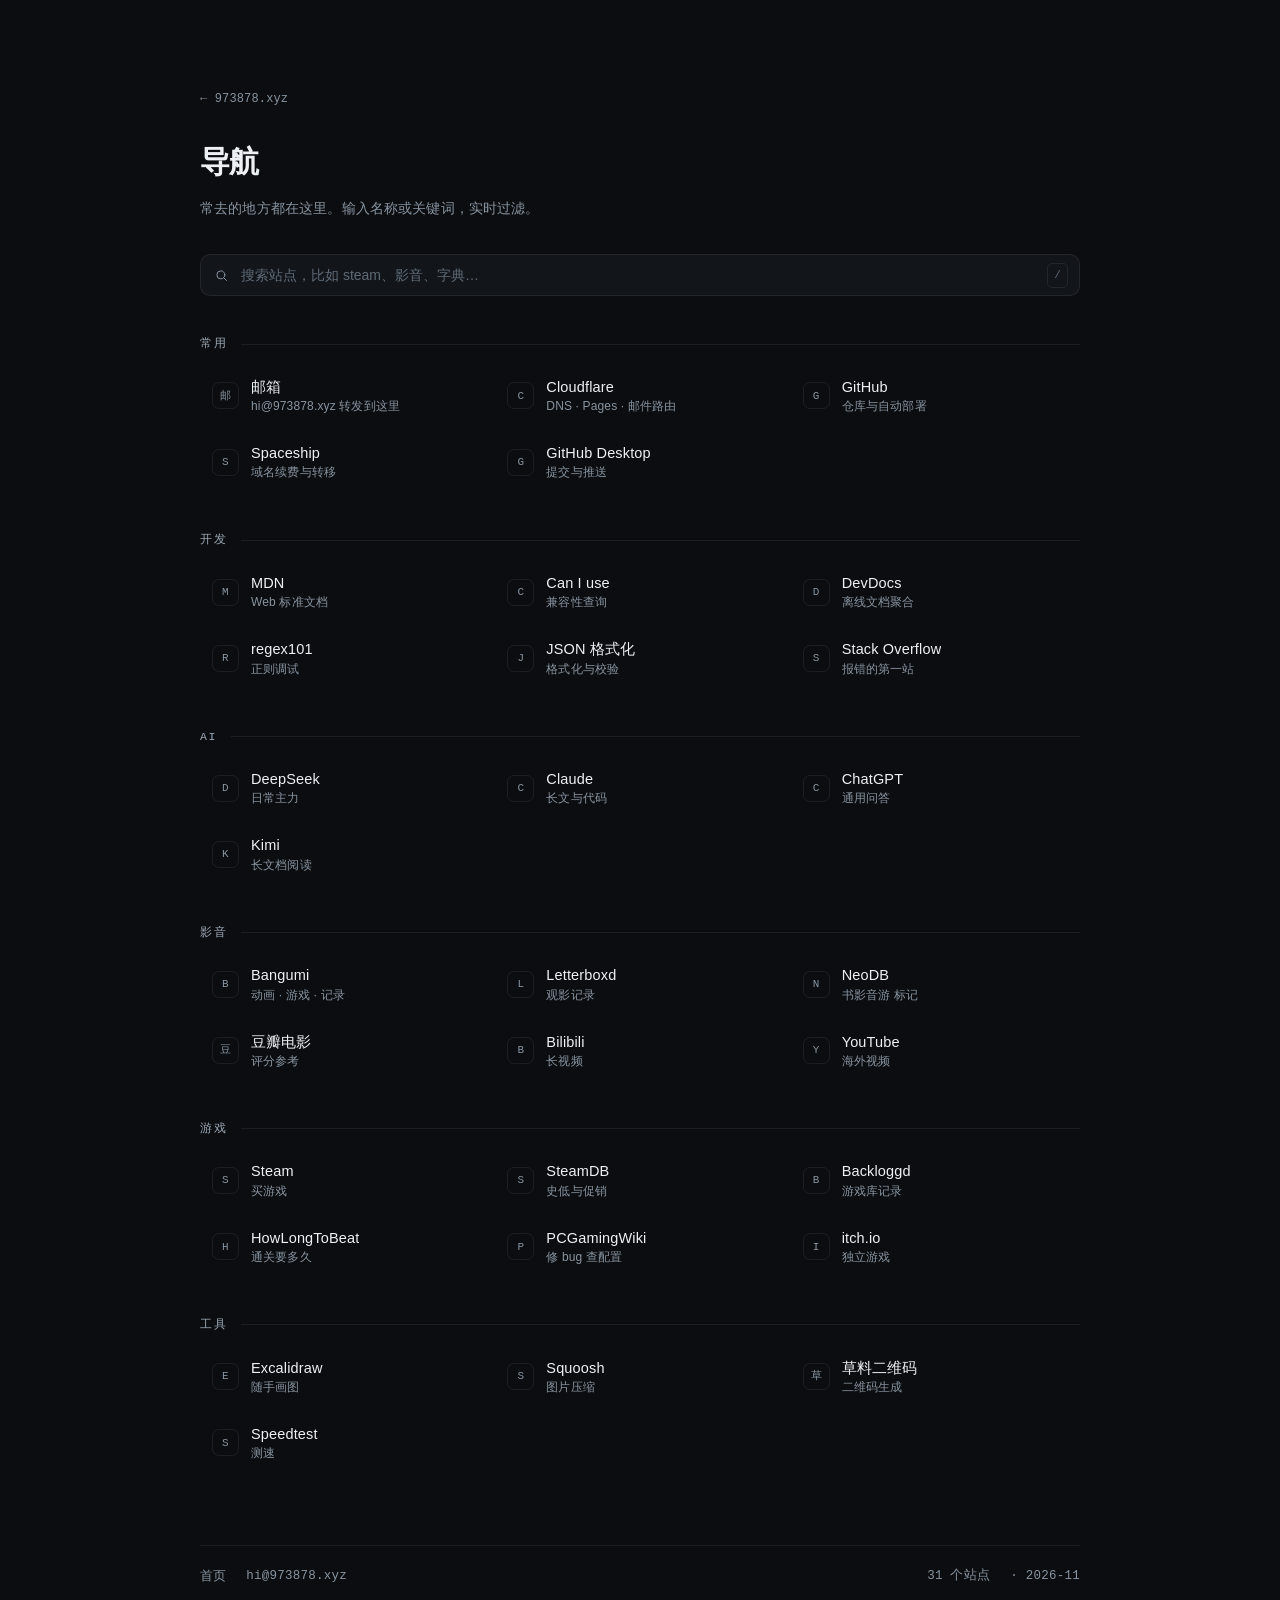
==== nav/index.html @ 48657ab5 "重构：设计系统化，首页改为三入口，新增导航站与记录页占位" ====
<!doctype html>
<html lang="zh-CN">
<head>
<meta charset="utf-8" />
<meta name="viewport" content="width=device-width, initial-scale=1" />
<title>导航 — 973878.xyz</title>
<meta name="description" content="常用站点的固定入口。" />
<meta name="theme-color" content="#0B0D10" />
<link rel="icon" href="../favicon.svg" type="image/svg+xml" />
<link rel="stylesheet" href="../assets/style.css" />
</head>
<body>
<main class="wrap page">

  <a class="back" href="../">← 973878.xyz</a>
  <h1 class="page-title">导航</h1>
  <p class="page-sub">常去的地方都在这里。输入名称或关键词，实时过滤。</p>

  <div class="search">
    <svg viewBox="0 0 24 24" aria-hidden="true"><circle cx="11" cy="11" r="6.4"/><path d="m16 16 4 4"/></svg>
    <label class="sr-only" for="q">搜索站点</label>
    <input id="q" type="search" placeholder="搜索站点，比如 steam、影音、字典…" autocomplete="off" spellcheck="false" />
    <span class="hint">/</span>
  </div>

  <div id="groups"></div>

  <div class="empty" id="empty" hidden>
    <strong>没有匹配的站点</strong>
    <p>换个关键词试试，或者到 <span class="mono">data/nav.js</span> 里加一条。</p>
  </div>

  <footer class="foot">
    <a href="../">首页</a>
    <a href="mailto:hi@973878.xyz" class="mono">hi@973878.xyz</a>
    <span class="spacer"></span>
    <span class="mono" id="count"></span>
    <span class="mono" id="updated"></span>
  </footer>

</main>

<script src="../data/nav.js"></script>
<script>
(function () {
  const NAV = window.NAV;
  const host = document.getElementById('groups');
  const empty = document.getElementById('empty');
  const input = document.getElementById('q');
  const countEl = document.getElementById('count');

  if (!NAV || !Array.isArray(NAV.groups)) {
    host.innerHTML = '<div class="empty"><strong>数据未加载</strong><p>检查 data/nav.js 是否存在，或刷新页面。</p></div>';
    return;
  }

  const total = NAV.groups.reduce((n, g) => n + g.items.length, 0);
  countEl.textContent = total + ' 个站点';

  const updatedEl = document.getElementById('updated');
  if (NAV.updated) updatedEl.textContent = '· ' + NAV.updated;

  // 首字作为标识；中文取第一个字，英文取大写首字母
  function badge(name) {
    const ch = Array.from(name.trim())[0] || '·';
    return /[a-z]/i.test(ch) ? ch.toUpperCase() : ch;
  }

  function render(keyword) {
    const kw = keyword.trim().toLowerCase();
    let shown = 0;
    host.innerHTML = '';

    NAV.groups.forEach(function (group) {
      const hits = kw
        ? group.items.filter(function (it) {
            return (it.name + ' ' + it.desc + ' ' + it.url).toLowerCase().includes(kw);
          })
        : group.items;

      if (!hits.length) return;
      shown += hits.length;

      const sec = document.createElement('section');
      sec.className = 'group';

      const title = document.createElement('h2');
      title.className = 'group-title';
      title.textContent = group.title;
      sec.appendChild(title);

      const list = document.createElement('div');
      list.className = 'items';

      hits.forEach(function (it) {
        const a = document.createElement('a');
        a.className = 'item';
        a.href = it.url;
        a.target = '_blank';
        a.rel = 'noopener noreferrer';
        a.innerHTML =
          '<span class="badge" aria-hidden="true"></span>' +
          '<span class="txt"><strong></strong><small></small></span>';
        a.querySelector('.badge').textContent = badge(it.name);
        a.querySelector('strong').textContent = it.name;
        a.querySelector('small').textContent = it.desc;
        list.appendChild(a);
      });

      sec.appendChild(list);
      host.appendChild(sec);
    });

    empty.hidden = shown !== 0;
    countEl.textContent = kw ? shown + ' / ' + total + ' 个站点' : total + ' 个站点';
  }

  input.addEventListener('input', function () { render(input.value); });

  // 按 / 聚焦搜索，Esc 清空并失焦
  document.addEventListener('keydown', function (e) {
    if (e.key === '/' && document.activeElement !== input) {
      e.preventDefault();
      input.focus();
    } else if (e.key === 'Escape' && document.activeElement === input) {
      input.value = '';
      render('');
      input.blur();
    }
  });

  render('');
})();
</script>
</body>
</html>
---- assets/style.css ----
/* ============================================================
   973878.xyz — 设计系统
   原则：两级灰、一条描边、一个强调色；不用阴影堆层次。
   ============================================================ */

:root{
  --bg:#0B0D10;
  --card:#12161B;
  --card-hi:#161C23;
  --line:rgba(255,255,255,.07);
  --line-hi:rgba(255,255,255,.13);
  --fg:#EDF1F5;
  --dim:#8894A1;
  --accent:#E8B45C;
  --r:12px;
  --ease:cubic-bezier(.2,.6,.3,1);
  --mono:ui-monospace,SFMono-Regular,"SF Mono",Menlo,Consolas,"Courier New",monospace;
  --sans:-apple-system,BlinkMacSystemFont,"Segoe UI","PingFang SC","Hiragino Sans GB","Microsoft YaHei",sans-serif;
  --wrap:880px;
}

*,*::before,*::after{box-sizing:border-box}

html{-webkit-text-size-adjust:100%;scroll-behavior:smooth}

body{
  margin:0;
  min-height:100vh;
  background:var(--bg);
  color:var(--fg);
  font-family:var(--sans);
  font-size:15px;
  line-height:1.7;
  letter-spacing:.01em;
  -webkit-font-smoothing:antialiased;
  text-rendering:optimizeLegibility;
}

a{color:inherit;text-decoration:none}
img{max-width:100%;display:block}
::selection{background:rgba(232,180,92,.25);color:#fff}

:focus-visible{
  outline:2px solid rgba(232,180,92,.55);
  outline-offset:3px;
  border-radius:4px;
}

/* ---------- 布局 ---------- */
.wrap{
  width:min(100% - 48px, var(--wrap));
  margin-inline:auto;
}
.page{padding:84px 0 72px}

/* ---------- 通用排版 ---------- */
.kicker{
  font-family:var(--mono);
  font-size:11px;
  letter-spacing:.2em;
  text-transform:uppercase;
  color:var(--dim);
  margin:0;
}
.mono{font-family:var(--mono);font-variant-numeric:tabular-nums;letter-spacing:.02em}

h1,h2,h3{margin:0;font-weight:600;letter-spacing:-.01em}

/* ---------- 首页：报头 ---------- */
.masthead{padding-top:8px}
.mark{
  font-family:var(--mono);
  font-size:clamp(40px,8.5vw,62px);
  font-weight:700;
  line-height:1.02;
  letter-spacing:-.035em;
  margin:20px 0 0;
}
.mark .tld{color:var(--accent);font-weight:500;margin-left:-.045em}
.tagline{
  margin:16px 0 0;
  font-size:15px;
  color:var(--dim);
  max-width:34em;
}

/* ---------- 首页：三个入口 ---------- */
.entries{
  margin-top:56px;
  display:grid;
  grid-template-columns:repeat(auto-fit,minmax(220px,1fr));
  gap:12px;
}
.entry{
  display:flex;
  flex-direction:column;
  padding:20px;
  border:1px solid var(--line);
  border-radius:var(--r);
  background:var(--card);
  transition:background .16s var(--ease),border-color .16s var(--ease),transform .16s var(--ease);
}
.entry:hover{
  background:var(--card-hi);
  border-color:var(--line-hi);
  transform:translateY(-2px);
}
.entry svg{
  width:22px;height:22px;
  fill:none;stroke:var(--accent);stroke-width:1.5;
  stroke-linecap:round;stroke-linejoin:round;
}
.entry h2{
  font-size:16px;
  margin:16px 0 0;
}
.entry .meta{
  font-family:var(--mono);
  font-size:11px;
  letter-spacing:.08em;
  text-transform:uppercase;
  color:var(--dim);
  margin-top:4px;
}
.entry p{
  margin:10px 0 0;
  font-size:13px;
  line-height:1.65;
  color:var(--dim);
}

/* ---------- 页脚 ---------- */
.foot{
  margin-top:72px;
  padding-top:20px;
  border-top:1px solid var(--line);
  display:flex;
  flex-wrap:wrap;
  gap:8px 20px;
  align-items:center;
  font-size:12.5px;
  color:var(--dim);
}
.foot a{transition:color .16s var(--ease)}
.foot a:hover{color:var(--accent)}
.foot .spacer{flex:1 1 auto}

/* ---------- 内页：页头 ---------- */
.back{
  font-family:var(--mono);
  font-size:12px;
  color:var(--dim);
  display:inline-block;
  transition:color .16s var(--ease);
}
.back:hover{color:var(--accent)}
.page-title{
  font-size:clamp(24px,5vw,30px);
  margin:26px 0 0;
  letter-spacing:-.02em;
}
.page-sub{
  margin:10px 0 0;
  font-size:14px;
  color:var(--dim);
  max-width:52ch;
}

/* ---------- 搜索 ---------- */
.search{
  position:relative;
  margin-top:34px;
  display:flex;
  align-items:center;
}
.search svg{
  position:absolute;left:14px;
  width:15px;height:15px;
  fill:none;stroke:var(--dim);stroke-width:1.6;
  stroke-linecap:round;pointer-events:none;
  transition:stroke .16s var(--ease);
}
.search input{
  width:100%;
  padding:12px 58px 12px 40px;
  background:var(--card);
  border:1px solid var(--line);
  border-radius:10px;
  color:var(--fg);
  font-family:var(--sans);
  font-size:14px;
  transition:border-color .16s var(--ease),background .16s var(--ease);
}
.search input::placeholder{color:#5F6B77}
.search input:focus{
  outline:none;
  border-color:rgba(232,180,92,.45);
  background:var(--card-hi);
}
.search input:focus + .hint svg{stroke:var(--accent)}
.search .hint{
  position:absolute;right:12px;
  font-family:var(--mono);
  font-size:11px;
  color:#5F6B77;
  border:1px solid var(--line);
  border-radius:5px;
  padding:2px 6px;
  pointer-events:none;
}

/* ---------- 导航分组 ---------- */
.group{margin-top:38px}
.group-title{
  display:flex;
  align-items:center;
  gap:14px;
  font-family:var(--mono);
  font-size:11.5px;
  letter-spacing:.14em;
  text-transform:uppercase;
  color:#9BA7B4;
  font-weight:500;
  margin:0;
}
.group-title::after{
  content:"";
  flex:1 1 auto;
  height:1px;
  background:var(--line);
}
.items{
  display:grid;
  grid-template-columns:repeat(auto-fill,minmax(232px,1fr));
  gap:6px;
  margin-top:12px;
}
.item{
  display:flex;
  align-items:center;
  gap:12px;
  padding:10px 11px;
  border:1px solid transparent;
  border-radius:10px;
  min-width:0;
  transition:background .16s var(--ease),border-color .16s var(--ease);
}
.item:hover{
  background:var(--card);
  border-color:var(--line);
}
.item:hover .badge{
  color:var(--accent);
  border-color:rgba(232,180,92,.32);
}
.badge{
  width:27px;height:27px;
  flex:0 0 auto;
  display:grid;
  place-items:center;
  border:1px solid var(--line);
  border-radius:7px;
  font-family:var(--mono);
  font-size:11px;
  color:var(--dim);
  transition:color .16s var(--ease),border-color .16s var(--ease);
}
.item .txt{min-width:0}
.item strong{
  display:block;
  font-size:14.5px;
  font-weight:500;
  line-height:1.4;
  white-space:nowrap;
  overflow:hidden;
  text-overflow:ellipsis;
}
.item small{
  display:block;
  font-size:12px;
  line-height:1.5;
  color:var(--dim);
  white-space:nowrap;
  overflow:hidden;
  text-overflow:ellipsis;
}

/* ---------- 空状态 ---------- */
.empty{
  margin-top:30px;
  padding:56px 24px;
  border:1px dashed var(--line-hi);
  border-radius:var(--r);
  text-align:center;
}
.empty strong{
  display:block;
  font-size:15px;
  font-weight:500;
  margin-bottom:8px;
}
.empty p{
  margin:0 auto;
  max-width:44ch;
  font-size:13.5px;
  color:var(--dim);
}
.empty .mono{color:#5F6B77;font-size:12px;display:inline-block;margin-top:16px}

/* ---------- 辅助 ---------- */
.sr-only{
  position:absolute;width:1px;height:1px;
  padding:0;margin:-1px;overflow:hidden;
  clip:rect(0,0,0,0);white-space:nowrap;border:0;
}
[hidden]{display:none !important}

@media (max-width:520px){
  .page{padding:56px 0 56px}
  .entries{margin-top:40px}
  .search{margin-top:26px}
}

@media (prefers-reduced-motion:reduce){
  *{transition:none !important;animation:none !important;scroll-behavior:auto}
}
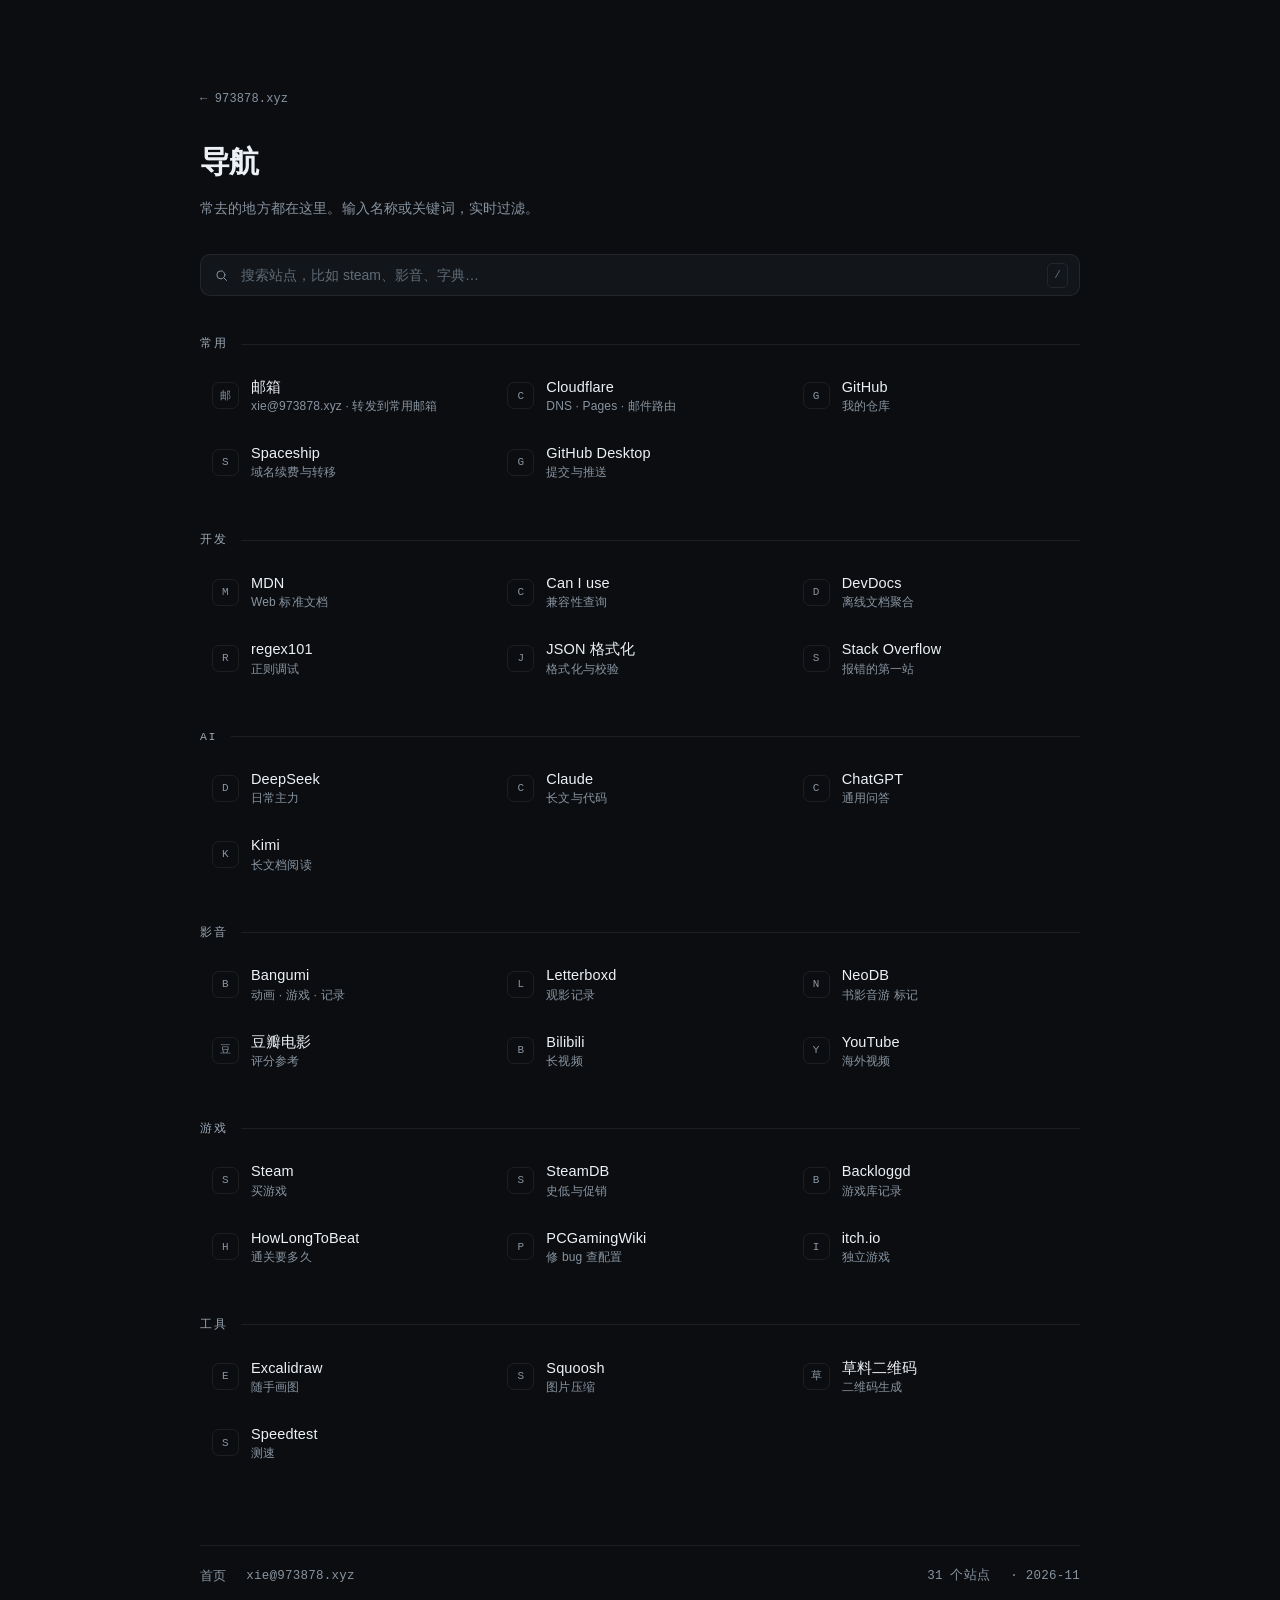
==== commit 59badc7e: "更新联系方式：xie@973878.xyz 与 GitHub 主页" ====
--- a/nav/index.html
+++ b/nav/index.html
@@ -32,7 +32,7 @@
 
   <footer class="foot">
     <a href="../">首页</a>
-    <a href="mailto:hi@973878.xyz" class="mono">hi@973878.xyz</a>
+    <a href="mailto:xie@973878.xyz" class="mono">xie@973878.xyz</a>
     <span class="spacer"></span>
     <span class="mono" id="count"></span>
     <span class="mono" id="updated"></span>
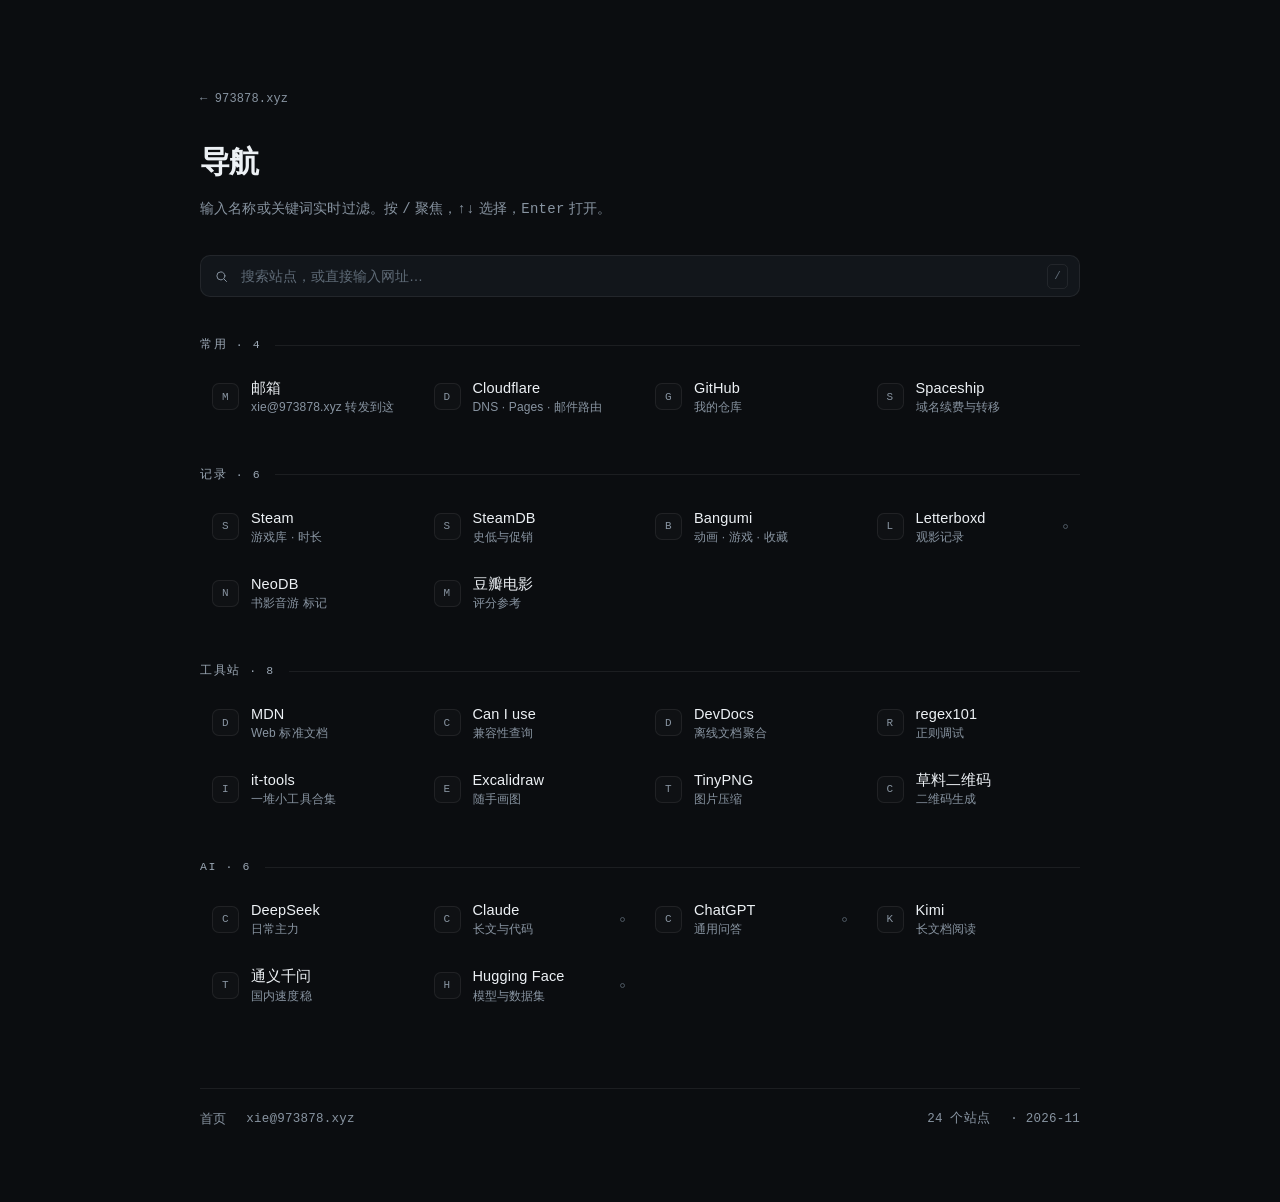
==== commit cc8ea0f4: "导航页改版：4 分组、真实 favicon、最近用过、键盘操作" ====
--- a/nav/index.html
+++ b/nav/index.html
@@ -4,22 +4,22 @@
 <meta charset="utf-8" />
 <meta name="viewport" content="width=device-width, initial-scale=1" />
 <title>导航 — 973878.xyz</title>
-<meta name="description" content="常用站点的固定入口。" />
+<meta name="description" content="常去的地方都在这里。" />
 <meta name="theme-color" content="#0B0D10" />
 <link rel="icon" href="../favicon.svg" type="image/svg+xml" />
-<link rel="stylesheet" href="../assets/style.css" />
+<link rel="stylesheet" href="../assets/style.css?v=20261117b" />
 </head>
 <body>
 <main class="wrap page">
 
   <a class="back" href="../">← 973878.xyz</a>
   <h1 class="page-title">导航</h1>
-  <p class="page-sub">常去的地方都在这里。输入名称或关键词，实时过滤。</p>
+  <p class="page-sub">输入名称或关键词实时过滤。按 <span class="mono">/</span> 聚焦，<span class="mono">↑↓</span> 选择，<span class="mono">Enter</span> 打开。</p>
 
   <div class="search">
     <svg viewBox="0 0 24 24" aria-hidden="true"><circle cx="11" cy="11" r="6.4"/><path d="m16 16 4 4"/></svg>
     <label class="sr-only" for="q">搜索站点</label>
-    <input id="q" type="search" placeholder="搜索站点，比如 steam、影音、字典…" autocomplete="off" spellcheck="false" />
+    <input id="q" type="search" placeholder="搜索站点，或直接输入网址…" autocomplete="off" spellcheck="false" />
     <span class="hint">/</span>
   </div>
 
@@ -48,84 +48,166 @@
   const empty = document.getElementById('empty');
   const input = document.getElementById('q');
   const countEl = document.getElementById('count');
+  const updatedEl = document.getElementById('updated');
+  const RECENT_KEY = 'nav.recent';
+  const MAX_RECENT = 6;
 
   if (!NAV || !Array.isArray(NAV.groups)) {
-    host.innerHTML = '<div class="empty"><strong>数据未加载</strong><p>检查 data/nav.js 是否存在，或刷新页面。</p></div>';
+    host.innerHTML = '<div class="empty"><strong>数据未加载</strong><p>检查 data/nav.js 是否存在。</p></div>';
     return;
   }
 
   const total = NAV.groups.reduce((n, g) => n + g.items.length, 0);
   countEl.textContent = total + ' 个站点';
-
-  const updatedEl = document.getElementById('updated');
   if (NAV.updated) updatedEl.textContent = '· ' + NAV.updated;
 
-  // 首字作为标识；中文取第一个字，英文取大写首字母
-  function badge(name) {
-    const ch = Array.from(name.trim())[0] || '·';
-    return /[a-z]/i.test(ch) ? ch.toUpperCase() : ch;
+  /* ---------- 最近用过 ---------- */
+  function readRecent() {
+    try { return JSON.parse(localStorage.getItem(RECENT_KEY)) || []; } catch (_) { return []; }
+  }
+  function pushRecent(url) {
+    const list = readRecent().filter((u) => u !== url);
+    list.unshift(url);
+    try { localStorage.setItem(RECENT_KEY, JSON.stringify(list.slice(0, MAX_RECENT))); } catch (_) {}
+  }
+  function recentItems() {
+    const urls = readRecent();
+    if (!urls.length) return [];
+    const map = {};
+    NAV.groups.forEach((g) => g.items.forEach((it) => { map[it.url] = it; }));
+    return urls.map((u) => map[u]).filter(Boolean);
+  }
+
+  /* ---------- 渲染 ---------- */
+  function iconFor(url) {
+    let hostName = '';
+    try { hostName = new URL(url).hostname.replace(/^www\./, ''); } catch (_) { return ''; }
+    const letter = hostName.charAt(0).toUpperCase();
+    const src = '/api/img?u=' + encodeURIComponent('https://icons.duckduckgo.com/ip3/' + hostName + '.ico');
+    return '<span class="fav"><img src="' + src + '" alt="" loading="lazy" data-letter="' + letter +
+      '" onerror="this.parentNode.textContent=this.dataset.letter;"></span>';
+  }
+
+  function itemHtml(it) {
+    return (
+      '<a class="item" href="' + it.url + '" target="_blank" rel="noopener noreferrer" data-url="' + it.url + '">' +
+        iconFor(it.url) +
+        '<span class="txt"><strong>' + esc(it.name) + '</strong><small>' + esc(it.desc || '') + '</small></span>' +
+        (it.slow ? '<span class="slow" title="国内通常需要代理" aria-label="需要代理"></span>' : '') +
+      '</a>'
+    );
+  }
+
+  function sectionHtml(title, items) {
+    if (!items.length) return '';
+    return (
+      '<section class="group">' +
+        '<h2 class="group-title">' + esc(title) + ' · ' + items.length + '</h2>' +
+        '<div class="items">' + items.map(itemHtml).join('') + '</div>' +
+      '</section>'
+    );
   }
 
   function render(keyword) {
     const kw = keyword.trim().toLowerCase();
+    let html = '';
     let shown = 0;
-    host.innerHTML = '';
+
+    if (!kw) {
+      const recent = recentItems();
+      if (recent.length) {
+        html += sectionHtml('最近', recent);
+        shown += recent.length;
+      }
+    }
 
     NAV.groups.forEach(function (group) {
       const hits = kw
         ? group.items.filter(function (it) {
-            return (it.name + ' ' + it.desc + ' ' + it.url).toLowerCase().includes(kw);
+            return (it.name + ' ' + (it.desc || '') + ' ' + it.url).toLowerCase().includes(kw);
           })
         : group.items;
-
       if (!hits.length) return;
       shown += hits.length;
-
-      const sec = document.createElement('section');
-      sec.className = 'group';
-
-      const title = document.createElement('h2');
-      title.className = 'group-title';
-      title.textContent = group.title;
-      sec.appendChild(title);
-
-      const list = document.createElement('div');
-      list.className = 'items';
-
-      hits.forEach(function (it) {
-        const a = document.createElement('a');
-        a.className = 'item';
-        a.href = it.url;
-        a.target = '_blank';
-        a.rel = 'noopener noreferrer';
-        a.innerHTML =
-          '<span class="badge" aria-hidden="true"></span>' +
-          '<span class="txt"><strong></strong><small></small></span>';
-        a.querySelector('.badge').textContent = badge(it.name);
-        a.querySelector('strong').textContent = it.name;
-        a.querySelector('small').textContent = it.desc;
-        list.appendChild(a);
-      });
-
-      sec.appendChild(list);
-      host.appendChild(sec);
+      html += sectionHtml(group.title, hits);
     });
 
+    if (kw && /^[a-z0-9.-]+\.[a-z]{2,}(\/\S*)?$/i.test(kw)) {
+      const direct = 'https://' + kw;
+      html = '<section class="group"><h2 class="group-title">直接打开</h2><div class="items">' +
+        '<a class="item" href="' + direct + '" target="_blank" rel="noopener noreferrer" data-url="' + direct + '">' +
+        iconFor(direct) + '<span class="txt"><strong>' + esc(kw) + '</strong><small>在新标签打开</small></span></a>' +
+        '</div></section>' + html;
+      shown += 1;
+    }
+
+    host.innerHTML = html;
     empty.hidden = shown !== 0;
     countEl.textContent = kw ? shown + ' / ' + total + ' 个站点' : total + ' 个站点';
+    focusIndex = -1;
+  }
+
+  function esc(s) {
+    return String(s == null ? '' : s)
+      .replace(/&/g, '&amp;').replace(/</g, '&lt;').replace(/>/g, '&gt;').replace(/"/g, '&quot;');
+  }
+
+  /* ---------- 点击记录 ---------- */
+  host.addEventListener('click', function (e) {
+    const a = e.target.closest('.item');
+    if (a && a.dataset.url) pushRecent(a.dataset.url);
+  });
+
+  /* ---------- 键盘 ---------- */
+  let focusIndex = -1;
+
+  function items() {
+    return Array.from(host.querySelectorAll('.item'));
+  }
+
+  function setFocus(i) {
+    const list = items();
+    if (!list.length) return;
+    if (i < 0) i = list.length - 1;
+    if (i >= list.length) i = 0;
+    list.forEach(function (el) { el.classList.remove('is-focus'); });
+    list[i].classList.add('is-focus');
+    list[i].scrollIntoView({ block: 'nearest' });
+    focusIndex = i;
   }
 
   input.addEventListener('input', function () { render(input.value); });
 
-  // 按 / 聚焦搜索，Esc 清空并失焦
   document.addEventListener('keydown', function (e) {
-    if (e.key === '/' && document.activeElement !== input) {
+    const inSearch = document.activeElement === input;
+
+    if (e.key === '/' && !inSearch) {
       e.preventDefault();
       input.focus();
-    } else if (e.key === 'Escape' && document.activeElement === input) {
+      return;
+    }
+
+    if (e.key === 'Escape' && inSearch) {
       input.value = '';
       render('');
       input.blur();
+      return;
+    }
+
+    if (e.key === 'ArrowDown' || e.key === 'ArrowUp') {
+      e.preventDefault();
+      setFocus(focusIndex + (e.key === 'ArrowDown' ? 1 : -1));
+      return;
+    }
+
+    if (e.key === 'Enter') {
+      const list = items();
+      const target = list[focusIndex >= 0 ? focusIndex : 0];
+      if (target) {
+        e.preventDefault();
+        pushRecent(target.dataset.url);
+        window.open(target.dataset.url, '_blank', 'noopener');
+      }
     }
   });
 
--- a/assets/style.css
+++ b/assets/style.css
@@ -163,7 +163,7 @@
   margin:10px 0 0;
   font-size:14px;
   color:var(--dim);
-  max-width:52ch;
+  max-width:34em;
 }
 
 /* ---------- 搜索 ---------- */
@@ -231,7 +231,7 @@
 }
 .items{
   display:grid;
-  grid-template-columns:repeat(auto-fill,minmax(232px,1fr));
+  grid-template-columns:repeat(auto-fill,minmax(200px,1fr));
   gap:6px;
   margin-top:12px;
 }
@@ -265,6 +265,44 @@
   color:var(--dim);
   transition:color .16s var(--ease),border-color .16s var(--ease);
 }
+/* 站点图标：真实 favicon，加载失败退回首字母 */
+.fav{
+  width:27px;height:27px;
+  flex:0 0 auto;
+  display:grid;
+  place-items:center;
+  border:1px solid var(--line);
+  border-radius:7px;
+  overflow:hidden;
+  background:rgba(255,255,255,.02);
+  font-family:var(--mono);
+  font-size:11px;
+  color:var(--dim);
+  transition:color .16s var(--ease),border-color .16s var(--ease);
+}
+.fav img{
+  width:16px;height:16px;
+  object-fit:contain;
+  display:block;
+  opacity:.92;
+}
+.item:hover .fav{color:var(--accent);border-color:rgba(232,180,92,.32)}
+
+/* 需要代理的小圆点 */
+.item .slow{
+  width:5px;height:5px;
+  flex:0 0 auto;
+  margin-left:auto;
+  border-radius:50%;
+  border:1px solid #5F6B77;
+  opacity:.75;
+}
+
+/* 键盘选中 */
+.item.is-focus{
+  background:var(--card-hi);
+  border-color:var(--line-hi);
+}
 .item .txt{min-width:0}
 .item strong{
   display:block;
@@ -307,6 +345,215 @@
 }
 .empty .mono{color:#5F6B77;font-size:12px;display:inline-block;margin-top:16px}
 
+/* ---------- 记录页：统计条 ---------- */
+.stats{
+  display:flex;
+  flex-wrap:wrap;
+  gap:12px 40px;
+  margin-top:34px;
+  padding:18px 0;
+  border-top:1px solid var(--line);
+  border-bottom:1px solid var(--line);
+}
+.stat b{
+  display:block;
+  font-family:var(--mono);
+  font-size:22px;
+  font-weight:600;
+  letter-spacing:-.02em;
+  font-variant-numeric:tabular-nums;
+}
+.stat span{
+  display:block;
+  font-size:11.5px;
+  letter-spacing:.1em;
+  text-transform:uppercase;
+  color:var(--dim);
+  margin-top:2px;
+}
+
+/* ---------- 记录页：封面墙（游戏）---------- */
+.shelf{
+  display:grid;
+  grid-template-columns:repeat(auto-fill,minmax(132px,1fr));
+  gap:20px 16px;
+  margin-top:30px;
+}
+.tile{min-width:0}
+.tile .cover{
+  position:relative;
+  aspect-ratio:2/3;
+  border-radius:8px;
+  overflow:hidden;
+  background:var(--card);
+  border:1px solid var(--line);
+}
+.tile .cover img{
+  width:100%;height:100%;
+  object-fit:cover;
+  display:block;
+  transition:transform .3s var(--ease),filter .3s var(--ease);
+  filter:saturate(.92) brightness(.94);
+}
+.tile:hover .cover img{transform:scale(1.03);filter:saturate(1) brightness(1)}
+.tile .cover .ph{
+  position:absolute;inset:0;
+  display:grid;place-items:center;
+  font-family:var(--mono);
+  font-size:19px;
+  color:#39424D;
+  padding:8px;
+  text-align:center;
+}
+.tile h3{
+  font-size:13px;
+  font-weight:500;
+  line-height:1.45;
+  margin:10px 0 0;
+  white-space:nowrap;
+  overflow:hidden;
+  text-overflow:ellipsis;
+}
+.tile .en{
+  font-size:10.5px;
+  color:#5F6B77;
+  margin-top:2px;
+  font-family:var(--mono);
+  white-space:nowrap;
+  overflow:hidden;
+  text-overflow:ellipsis;
+}
+.tile .sub{
+  font-family:var(--mono);
+  font-size:11px;
+  color:var(--dim);
+  margin-top:5px;
+  font-variant-numeric:tabular-nums;
+}
+
+/* ---------- 记录页：清单（影视）---------- */
+.log{margin-top:26px;border-top:1px solid var(--line)}
+.stats + .log{border-top:0;margin-top:10px}
+.log-row{
+  display:grid;
+  grid-template-columns:52px 1fr auto;
+  gap:3px 14px;
+  align-items:start;
+  padding:13px 2px;
+  border-bottom:1px solid var(--line);
+  transition:background .16s var(--ease);
+}
+.log-row:hover{background:rgba(255,255,255,.018)}
+.log-row .poster{
+  grid-row:1 / span 2;
+  width:52px;
+  aspect-ratio:2/3;
+  border-radius:6px;
+  overflow:hidden;
+  background:var(--card);
+  border:1px solid var(--line);
+  display:grid;
+  place-items:center;
+  font-family:var(--mono);
+  font-size:13px;
+  color:#4E5A66;
+}
+.log-row .poster img{
+  width:100%;height:100%;
+  object-fit:cover;
+  display:block;
+}
+.log-row .t{
+  grid-column:2;
+  font-size:14.5px;
+  font-weight:500;
+  line-height:1.45;
+  min-width:0;
+}
+.log-row .t a{display:inline}
+.log-row .y{
+  font-family:var(--mono);
+  font-size:11.5px;
+  color:var(--dim);
+  margin-left:8px;
+  font-variant-numeric:tabular-nums;
+}
+.log-row .en{
+  display:block;
+  font-size:11px;
+  color:#5F6B77;
+  font-family:var(--mono);
+  margin-top:2px;
+  white-space:nowrap;
+  overflow:hidden;
+  text-overflow:ellipsis;
+}
+.log-row .r{
+  grid-column:3;
+  font-family:var(--mono);
+  font-size:13.5px;
+  font-weight:500;
+  color:var(--accent);
+  white-space:nowrap;
+  font-variant-numeric:tabular-nums;
+  letter-spacing:-.01em;
+}
+.log-row .d{
+  grid-column:2 / -1;
+  font-size:12.5px;
+  color:var(--dim);
+  line-height:1.6;
+  margin-top:2px;
+}
+
+/* ---------- 状态提示 ---------- */
+.note{
+  margin-top:26px;
+  font-size:12.5px;
+  color:#5F6B77;
+  line-height:1.7;
+}
+.note code{
+  font-family:var(--mono);
+  font-size:12px;
+  color:var(--dim);
+  background:var(--card);
+  border:1px solid var(--line);
+  border-radius:4px;
+  padding:1px 5px;
+}
+
+/* ---------- 记录页：工具条 ---------- */
+.toolbar{display:flex;align-items:center;gap:8px;margin-top:22px}
+.chip{
+  font-family:var(--sans);
+  font-size:12.5px;
+  color:var(--dim);
+  background:transparent;
+  border:1px solid var(--line);
+  border-radius:999px;
+  padding:5px 13px;
+  cursor:pointer;
+  transition:color .16s var(--ease),border-color .16s var(--ease),background .16s var(--ease);
+}
+.chip:hover{color:var(--fg);border-color:var(--line-hi)}
+.chip.is-on{color:var(--bg);background:var(--fg);border-color:var(--fg)}
+.chip-note{margin-left:auto;font-size:11.5px;color:#5F6B77;letter-spacing:.02em}
+
+.more{margin-top:36px;text-align:center}
+.btn{
+  font-family:var(--sans);
+  font-size:13px;
+  color:var(--dim);
+  background:var(--card);
+  border:1px solid var(--line);
+  border-radius:999px;
+  padding:9px 24px;
+  cursor:pointer;
+  transition:color .16s var(--ease),border-color .16s var(--ease),background .16s var(--ease);
+}
+.btn:hover{color:var(--fg);background:var(--card-hi);border-color:var(--line-hi)}
+
 /* ---------- 辅助 ---------- */
 .sr-only{
   position:absolute;width:1px;height:1px;
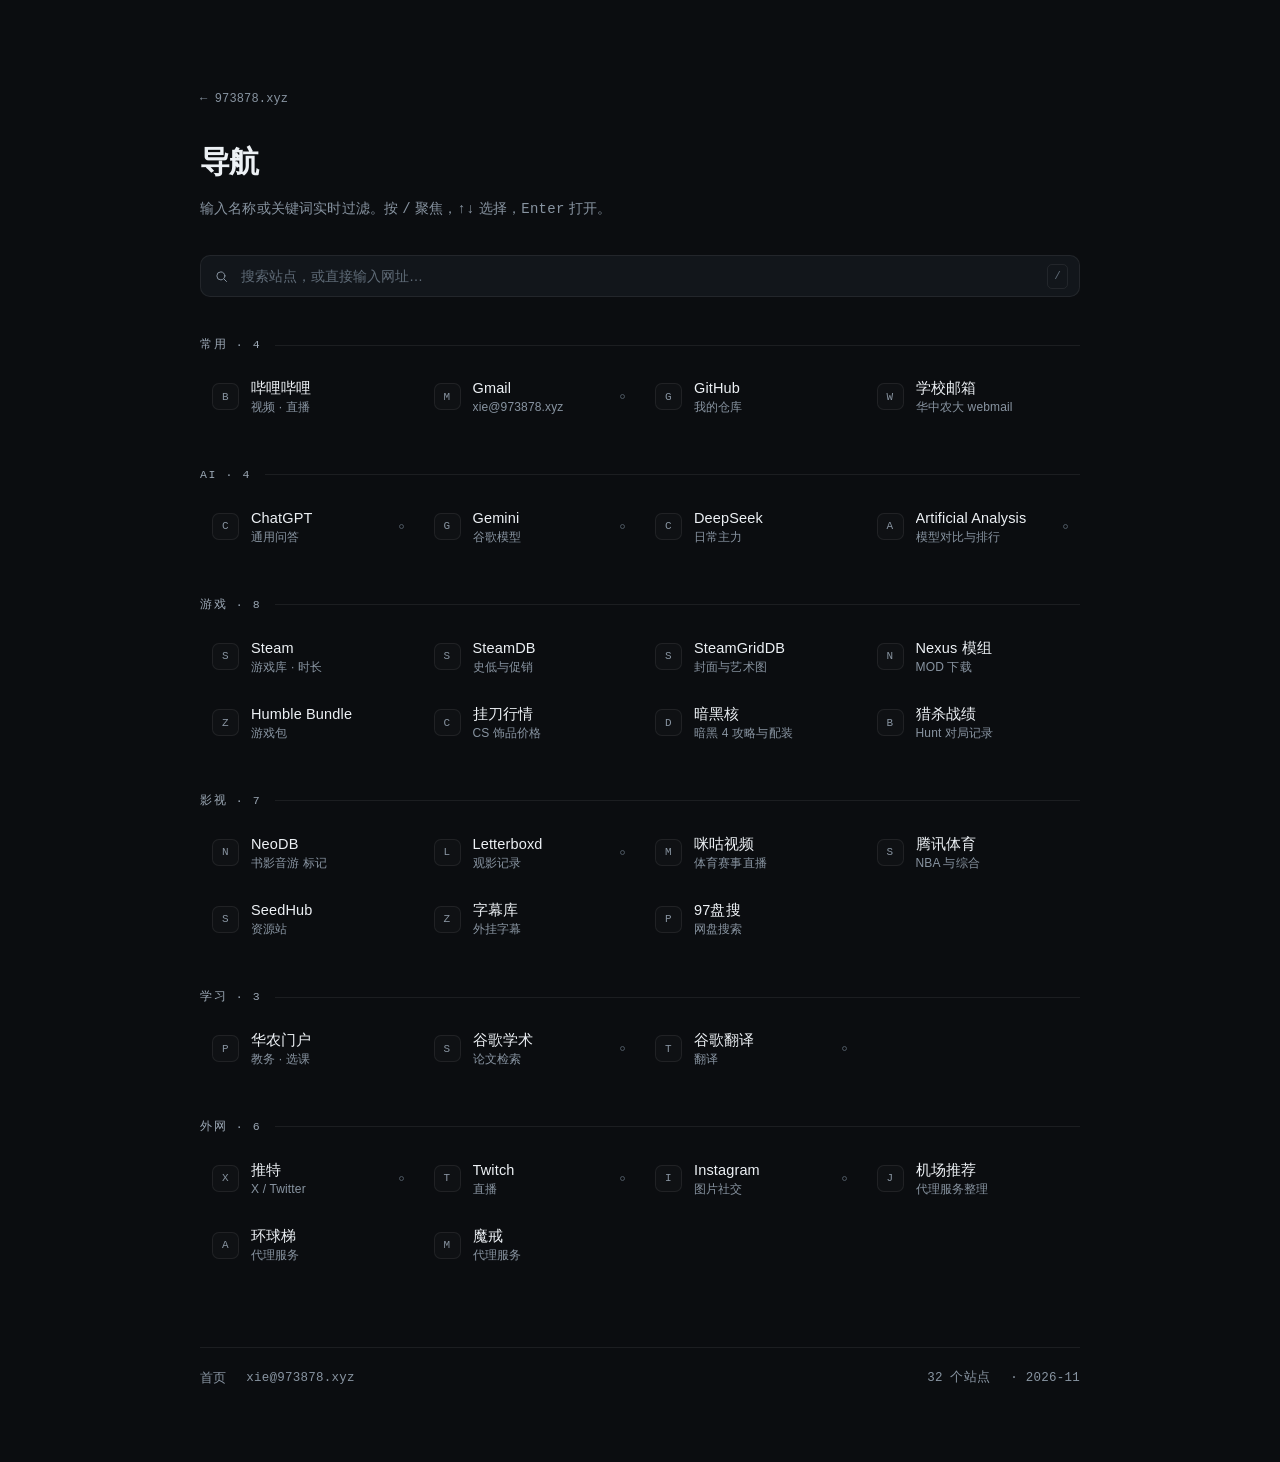
==== commit a2b8479a: "导航页按实际使用重排：6 组 32 条，slow 改名 proxy" ====
--- a/nav/index.html
+++ b/nav/index.html
@@ -7,7 +7,7 @@
 <meta name="description" content="常去的地方都在这里。" />
 <meta name="theme-color" content="#0B0D10" />
 <link rel="icon" href="../favicon.svg" type="image/svg+xml" />
-<link rel="stylesheet" href="../assets/style.css?v=20261117b" />
+<link rel="stylesheet" href="../assets/style.css?v=20261117c" />
 </head>
 <body>
 <main class="wrap page">
@@ -93,7 +93,7 @@
       '<a class="item" href="' + it.url + '" target="_blank" rel="noopener noreferrer" data-url="' + it.url + '">' +
         iconFor(it.url) +
         '<span class="txt"><strong>' + esc(it.name) + '</strong><small>' + esc(it.desc || '') + '</small></span>' +
-        (it.slow ? '<span class="slow" title="国内通常需要代理" aria-label="需要代理"></span>' : '') +
+        (it.proxy ? '<span class="proxy" title="国内通常需要代理" aria-label="需要代理"></span>' : '') +
       '</a>'
     );
   }
--- a/assets/style.css
+++ b/assets/style.css
@@ -289,7 +289,7 @@
 .item:hover .fav{color:var(--accent);border-color:rgba(232,180,92,.32)}
 
 /* 需要代理的小圆点 */
-.item .slow{
+.item .proxy{
   width:5px;height:5px;
   flex:0 0 auto;
   margin-left:auto;
